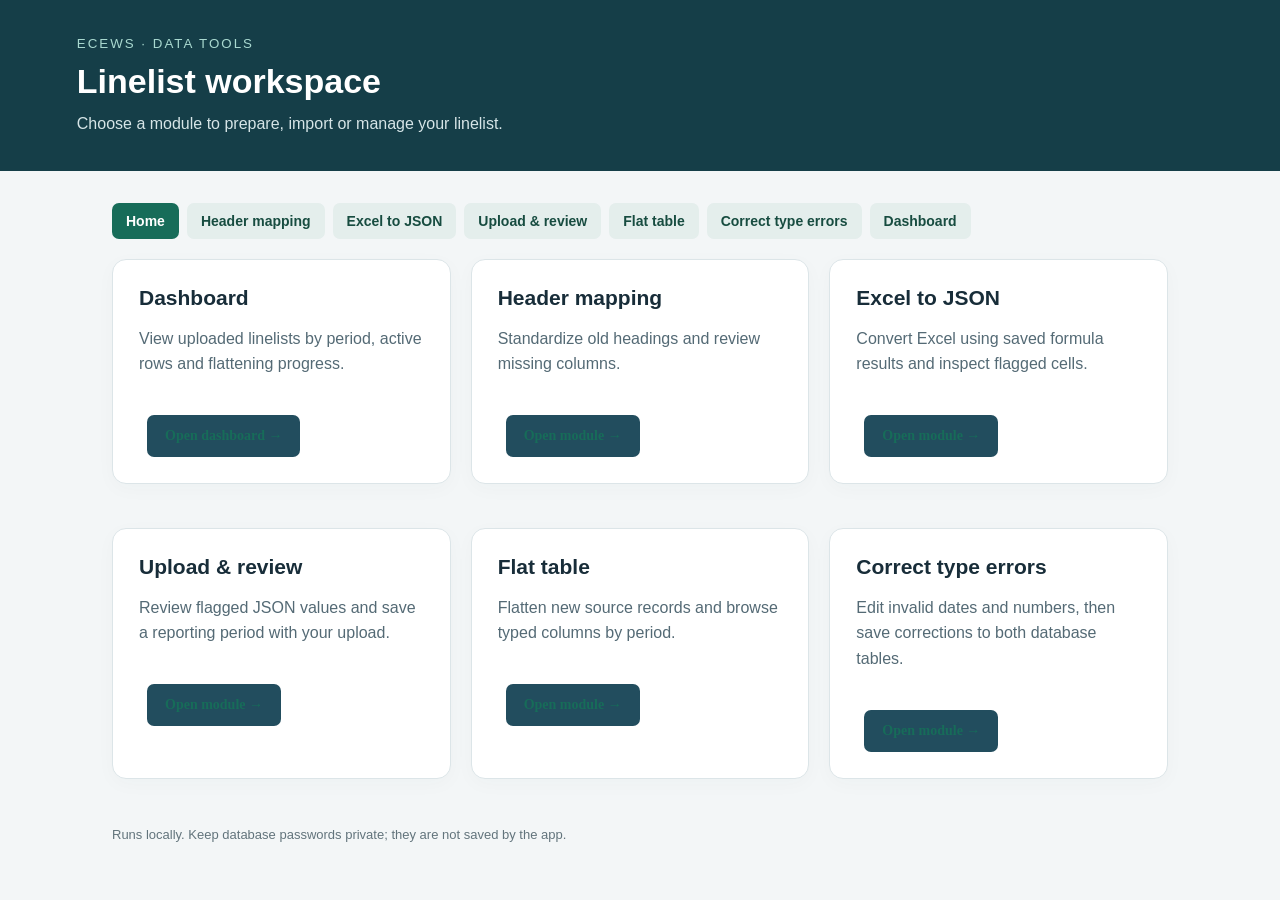
==== index.html @ 499ed95d "Add multipage linelist ETL app with PostgreSQL reporting" ====
<!doctype html><html lang="en"><head><meta charset="utf-8"><meta name="viewport" content="width=device-width,initial-scale=1"><title>Linelist workspace · ECEWS</title><link rel="stylesheet" href="/static/import.css"></head><body><header><small>ECEWS · Data tools</small><h1>Linelist workspace</h1><p>Choose a module to prepare, import or manage your linelist.</p></header><main><nav aria-label="Main navigation"><a href="/" aria-current="page">Home</a><a href="/headers">Header mapping</a><a href="/convert">Excel to JSON</a><a href="/upload">Upload & review</a><a href="/flat">Flat table</a><a href="/errors">Correct type errors</a><a href="/dashboard">Dashboard</a></nav><div class="module-grid"><section><h2>Dashboard</h2><p>View uploaded linelists by period, active rows and flattening progress.</p><a class="download" href="/dashboard">Open dashboard →</a></section><section><h2>Header mapping</h2><p>Standardize old headings and review missing columns.</p><a class="download" href="/headers">Open module →</a></section><section><h2>Excel to JSON</h2><p>Convert Excel using saved formula results and inspect flagged cells.</p><a class="download" href="/convert">Open module →</a></section><section><h2>Upload & review</h2><p>Review flagged JSON values and save a reporting period with your upload.</p><a class="download" href="/upload">Open module →</a></section><section><h2>Flat table</h2><p>Flatten new source records and browse typed columns by period.</p><a class="download" href="/flat">Open module →</a></section><section><h2>Correct type errors</h2><p>Edit invalid dates and numbers, then save corrections to both database tables.</p><a class="download" href="/errors">Open module →</a></section></div><footer>Runs locally. Keep database passwords private; they are not saved by the app.</footer></main></body></html>
---- static/import.css ----
:root{font-family:Segoe UI,Arial,sans-serif;color:#182d39;background:#f3f6f7}*{box-sizing:border-box}body{margin:0}header{background:#153e48;color:white;padding:34px max(6vw,24px)}header small{color:#a9d9d0;text-transform:uppercase;letter-spacing:2px}h1{font-size:34px;margin:10px 0}header p{color:#d6e5e7;margin:0}main{max-width:1100px;margin:32px auto;padding:0 22px}.steps{display:grid;grid-template-columns:1fr 1fr;gap:24px}section{background:white;border:1px solid #dce5e8;border-radius:14px;padding:26px;box-shadow:0 5px 20px #143c4807}.number{display:inline-grid;place-items:center;background:#def2eb;color:#1d6854;border-radius:50%;width:32px;height:32px;margin-right:8px}h2{font-size:21px;margin:0 0 12px}p{line-height:1.6;color:#546a75}label{display:block;font-size:13px;font-weight:600;margin:17px 0 7px}input{width:100%;padding:11px;border:1px solid #bccdd3;border-radius:7px;font:inherit;background:#fcfdfd}input[type=file]{padding:17px;border-style:dashed;background:#f5faf9;font-size:13px}.row{display:grid;grid-template-columns:1fr 1fr;gap:14px}button,.download{display:inline-block;background:#176c59;color:white;border:0;border-radius:7px;padding:13px 18px;font:600 14px Segoe UI;cursor:pointer;margin-top:22px;text-decoration:none}button:disabled{opacity:.6;cursor:wait}.status{font-size:14px;min-height:24px;white-space:pre-wrap}.error{color:#a42b2b}.ok{color:#176c59}footer{margin:24px 0;color:#62747c;font-size:13px}.hint{font-size:12px;color:#71838a}.download{background:#224d5e;margin-left:8px}[hidden]{display:none!important}@media(max-width:760px){.steps{grid-template-columns:1fr}header{padding:26px}}
nav{display:flex;flex-wrap:wrap;gap:8px;margin:20px 0}nav a{padding:10px 14px;border-radius:7px;text-decoration:none;background:#e4eeec;color:#174c40;font-weight:600;font-size:14px}nav a[aria-current=page]{background:#176c59;color:white}.module-grid{display:grid;grid-template-columns:repeat(auto-fit,minmax(260px,1fr));gap:20px}.module-grid a{color:#176c59}section{margin-bottom:24px}
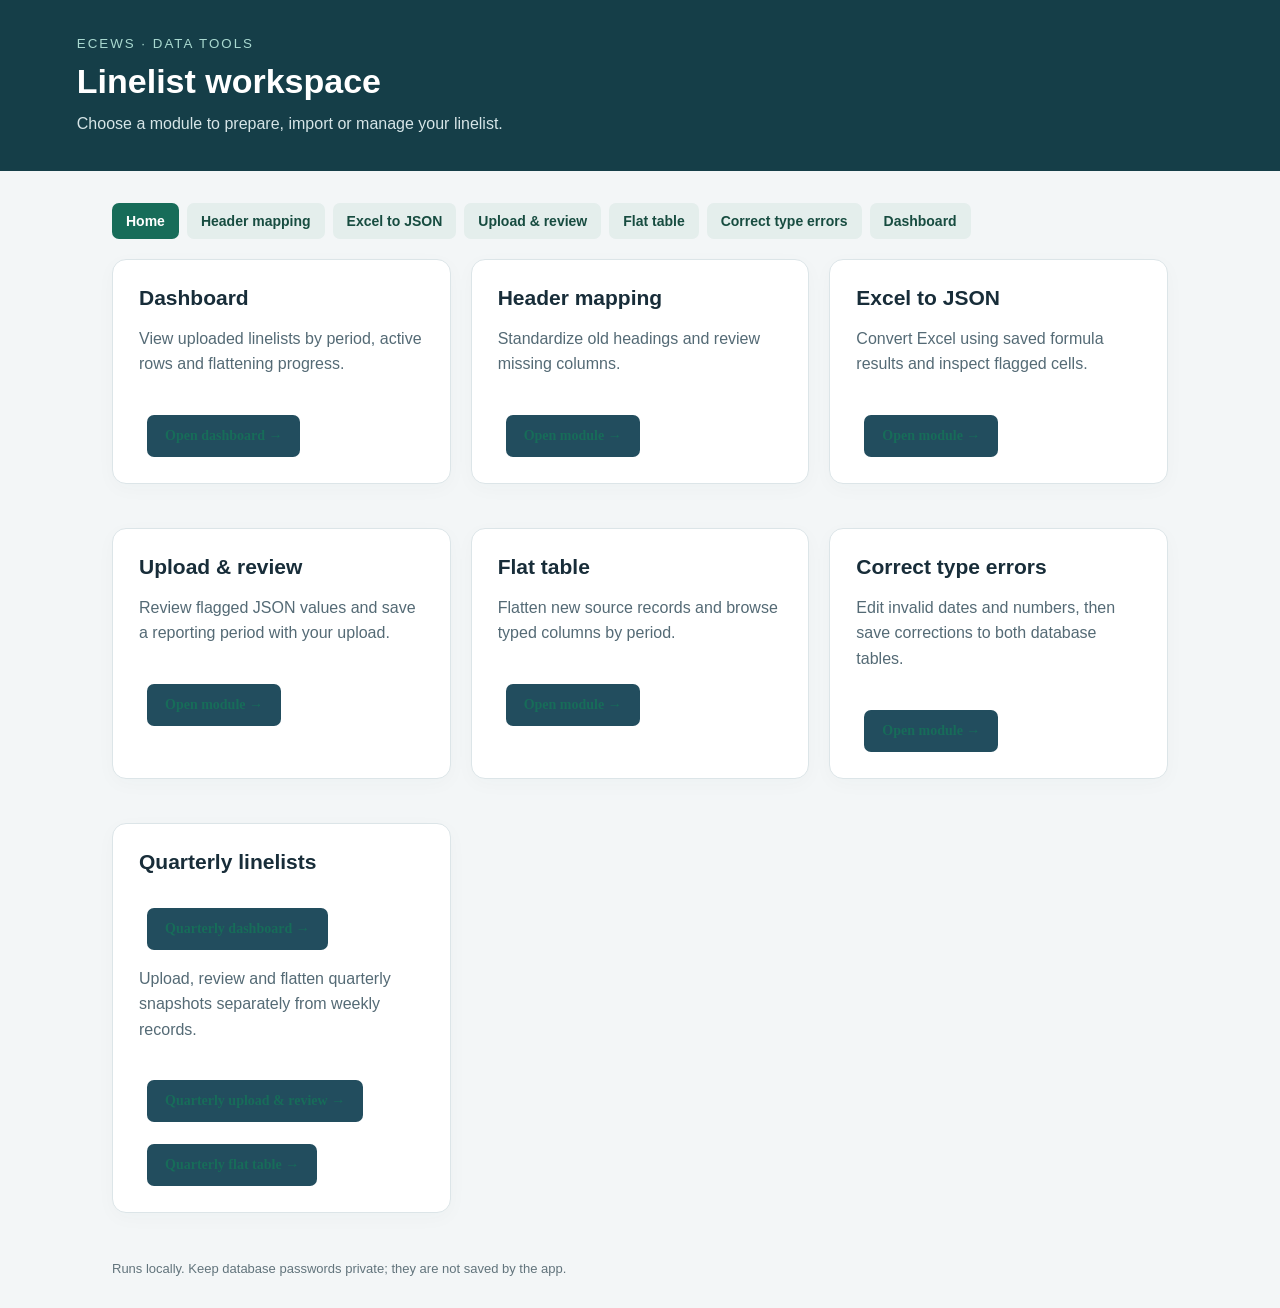
==== commit b6649623: "Add quarterly workflows and treatment comparison reports" ====
--- a/index.html
+++ b/index.html
@@ -1 +1 @@
-<!doctype html><html lang="en"><head><meta charset="utf-8"><meta name="viewport" content="width=device-width,initial-scale=1"><title>Linelist workspace · ECEWS</title><link rel="stylesheet" href="/static/import.css"></head><body><header><small>ECEWS · Data tools</small><h1>Linelist workspace</h1><p>Choose a module to prepare, import or manage your linelist.</p></header><main><nav aria-label="Main navigation"><a href="/" aria-current="page">Home</a><a href="/headers">Header mapping</a><a href="/convert">Excel to JSON</a><a href="/upload">Upload & review</a><a href="/flat">Flat table</a><a href="/errors">Correct type errors</a><a href="/dashboard">Dashboard</a></nav><div class="module-grid"><section><h2>Dashboard</h2><p>View uploaded linelists by period, active rows and flattening progress.</p><a class="download" href="/dashboard">Open dashboard →</a></section><section><h2>Header mapping</h2><p>Standardize old headings and review missing columns.</p><a class="download" href="/headers">Open module →</a></section><section><h2>Excel to JSON</h2><p>Convert Excel using saved formula results and inspect flagged cells.</p><a class="download" href="/convert">Open module →</a></section><section><h2>Upload & review</h2><p>Review flagged JSON values and save a reporting period with your upload.</p><a class="download" href="/upload">Open module →</a></section><section><h2>Flat table</h2><p>Flatten new source records and browse typed columns by period.</p><a class="download" href="/flat">Open module →</a></section><section><h2>Correct type errors</h2><p>Edit invalid dates and numbers, then save corrections to both database tables.</p><a class="download" href="/errors">Open module →</a></section></div><footer>Runs locally. Keep database passwords private; they are not saved by the app.</footer></main></body></html>+<!doctype html><html lang="en"><head><meta charset="utf-8"><meta name="viewport" content="width=device-width,initial-scale=1"><title>Linelist workspace · ECEWS</title><link rel="stylesheet" href="/static/import.css"></head><body><header><small>ECEWS · Data tools</small><h1>Linelist workspace</h1><p>Choose a module to prepare, import or manage your linelist.</p></header><main><nav aria-label="Main navigation"><a href="/" aria-current="page">Home</a><a href="/headers">Header mapping</a><a href="/convert">Excel to JSON</a><a href="/upload">Upload & review</a><a href="/flat">Flat table</a><a href="/errors">Correct type errors</a><a href="/dashboard">Dashboard</a></nav><div class="module-grid"><section><h2>Dashboard</h2><p>View uploaded linelists by period, active rows and flattening progress.</p><a class="download" href="/dashboard">Open dashboard →</a></section><section><h2>Header mapping</h2><p>Standardize old headings and review missing columns.</p><a class="download" href="/headers">Open module →</a></section><section><h2>Excel to JSON</h2><p>Convert Excel using saved formula results and inspect flagged cells.</p><a class="download" href="/convert">Open module →</a></section><section><h2>Upload & review</h2><p>Review flagged JSON values and save a reporting period with your upload.</p><a class="download" href="/upload">Open module →</a></section><section><h2>Flat table</h2><p>Flatten new source records and browse typed columns by period.</p><a class="download" href="/flat">Open module →</a></section><section><h2>Correct type errors</h2><p>Edit invalid dates and numbers, then save corrections to both database tables.</p><a class="download" href="/errors">Open module →</a></section><section><h2>Quarterly linelists</h2><a class="download" href="/quarterly/dashboard">Quarterly dashboard →</a><p>Upload, review and flatten quarterly snapshots separately from weekly records.</p><a class="download" href="/quarterly/upload">Quarterly upload &amp; review →</a><a class="download" href="/quarterly/flat">Quarterly flat table →</a></section></div><footer>Runs locally. Keep database passwords private; they are not saved by the app.</footer></main></body></html>
